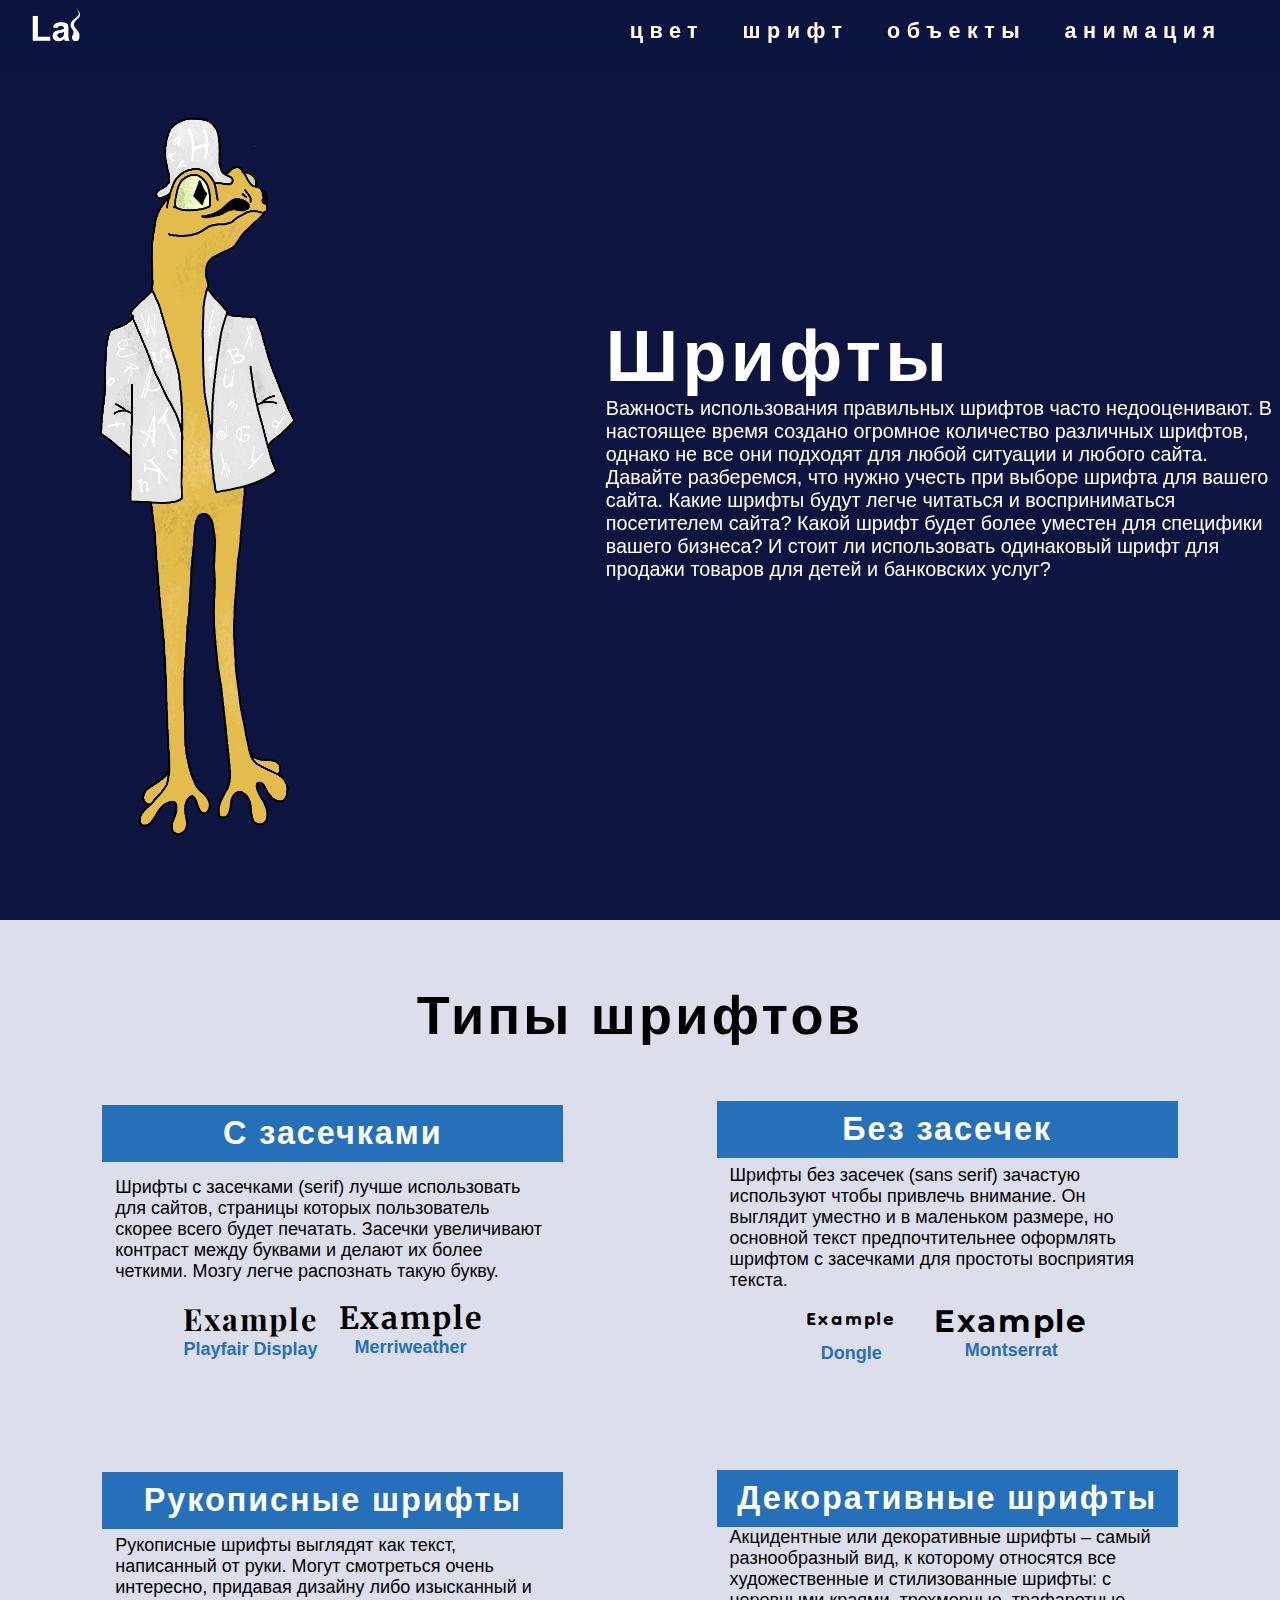
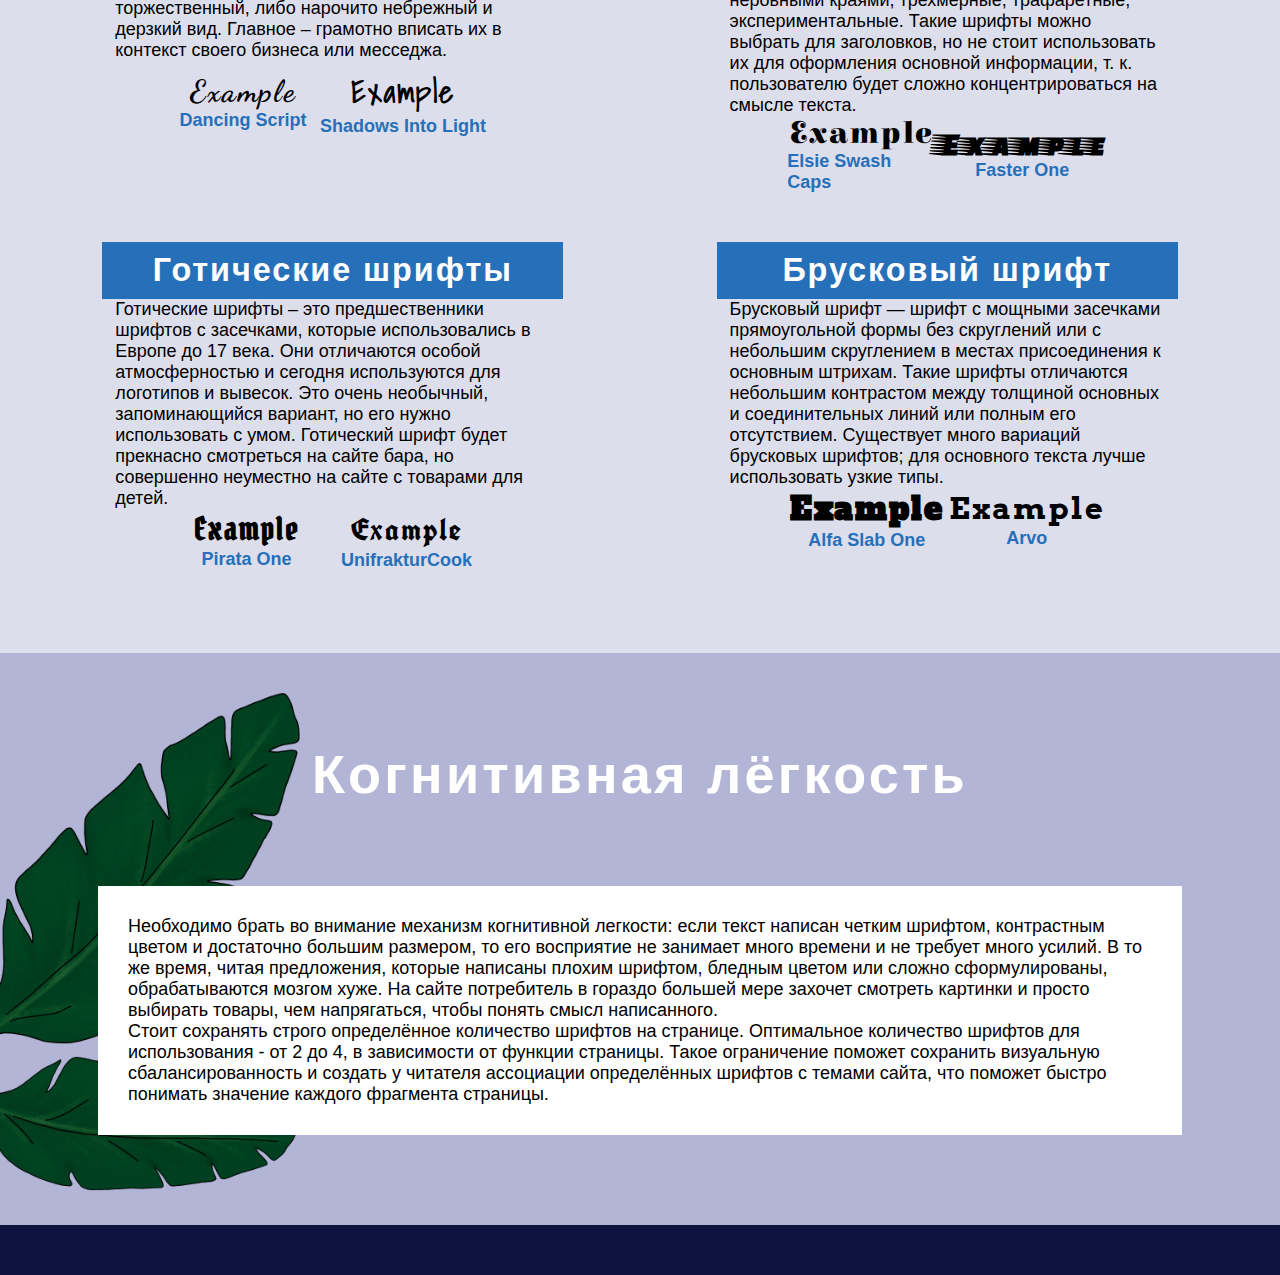
==== fonts/fonts.html @ 15788faa "gjhygj" ====
<!DOCTYPE html>
<html lang="en">
<head>
    <meta charset="UTF-8">
    <title>Title</title>
    <meta name="viewport" content="width=device-width, height=device-height, initial-scale=1.0, user-scalable=0, minimum-scale=1.0, maximum-scale=1.0">
<link rel="stylesheet" href="../style-all.css">
    <link rel="stylesheet" href="fonts.css">
    <link href="https://unpkg.com/aos@2.3.1/dist/aos.css" rel="stylesheet">
    <link rel="shortcut icon" href="../images/logo1.png" type="image/x-icon">

    <link rel="preconnect" href="https://fonts.googleapis.com">
    <link rel="preconnect" href="https://fonts.gstatic.com" crossorigin>
    <link href="https://fonts.googleapis.com/css2?family=Alfa+Slab+One&family=Arvo&family=Dancing+Script&family=Dongle:wght@300&family=Elsie+Swash+Caps&family=Faster+One&family=Merriweather:wght@300&family=Montserrat:wght@100&family=Pirata+One&family=Playfair+Display&family=Shadows+Into+Light&family=UnifrakturCook:wght@700&display=swap" rel="stylesheet">




</head>
<body>
    <div class="preloader">
        <div class="preloader__row">
          <div class="preloader__item"></div>
          <div class="preloader__item"></div>
        </div>
      </div>



    <div class="Roof">
<div class="transcriptGradient"></div> 
<div class="Roof-container">
       <a href="../index/.html">
            <div class="Logo"></div>
        </a>
        <div class="hamburger-menu">
            <input id="menu__toggle" type="checkbox" />
            <label class="menu__btn" for="menu__toggle">
                <span></span>
            </label>

            <ul class="menu__box">
                <li><a class="menu__item" href="../colors/color.html">Цвет</a></li>
                <li><a class="menu__item" href="fonts.html">Шрифт</a></li>
                <li><a class="menu__item" href="../objects/objects.html">Объекты</a></li>
                <li><a class="menu__item" href="../animation/animation.html">Анимация</a></li>
            </ul>
        </div>
        <ul class="menu">
            <li class="navigation-item">
                <a data-content="Цвет" href="../colors/color.html">Цвет</a>
            </li>
            <li class="navigation-item">
                <a data-content="Шрифт" href="fonts.html">Шрифт</a>
            </li>
            <li class="navigation-item">
                <a data-content="Объекты" href="../objects/objects.html">Объекты</a>
            </li>
            <li class="navigation-item">
                <a data-content="Анимация" href="../animation/animation.html">Анимация</a>
            </li>
        </ul>
    </div>
 </div>
<div class="First-Block">
    <div class="Introduction">
        <div class="pict"></div>
        <div class="Intro_Wr" data-aos="fade-up">
            <h1>Шрифты</h1>
            <div class="intro-wr">
                <p class="Intro">Важность использования правильных шрифтов часто недооценивают. В настоящее время создано огромное количество различных шрифтов, однако не все они подходят для любой ситуации и любого сайта. Давайте разберемся, что нужно учесть при выборе шрифта для вашего сайта. Какие шрифты будут легче читаться и восприниматься посетителем сайта? Какой шрифт будет более уместен для специфики вашего бизнеса? И стоит ли использовать одинаковый шрифт для продажи товаров для детей и банковских услуг?</p>
            </div>
            
        </div>
    </div>
</div>

<div class="types">
    <div class="types-label">
       <h2 align="center">Типы шрифтов</h2>
    </div>
    <div class="types-wr">
        <div class="type">
            <div class="header-type">
                <h3>С засечками</h3>
            </div>
            <div class="type-description">
                <p2>Шрифты с засечками (serif) лучше использовать для сайтов, страницы которых пользователь скорее всего будет печатать. Засечки увеличивают контраст между буквами и делают их более четкими. Мозгу легче распознать такую букву.</p2>
            </div>
            <div class="font-examples-wr">
                <div class="font-example ex1">
                    <h4 class="e1">Example</h4>
                    <h5>Playfair Display</h5>
                </div>
                <div class="font-example">
                    <h4 class="e2">Example</h4>
                    <h5>Merriweather</h5>
                </div>
            </div>
        </div>
        <div class="type">
            <div class="header-type">
                <h3>Без засечек</h3>
            </div>
            <div class="type-description">
                <p2>Шрифты без засечек (sans serif) зачастую используют чтобы привлечь внимание. Он выглядит уместно и в маленьком размере, но основной текст предпочтительнее оформлять шрифтом с засечками для простоты восприятия текста.
                </p2>
            </div>
            <div class="font-examples-wr">
                <div class="font-example ex1">
                    <h4 class="e3">Example</h4>
                    <h5>Dongle</h5>
                </div>
                <div class="font-example">
                    <h4 class="e4">Example</h4>
                    <h5>Montserrat</h5>
                </div>
            </div>
        </div>
        <div class="type">
            <div class="header-type">
                <h3>Рукописные шрифты</h3>
            </div>
            <div class="type-description">
                <p2>Рукописные шрифты выглядят как текст, написанный от руки. Могут смотреться очень интересно, придавая дизайну либо изысканный и торжественный, либо нарочито небрежный и дерзкий вид. Главное – грамотно вписать их в контекст своего бизнеса или месседжа. </p2>
            </div>
            <div class="font-examples-wr">
                <div class="font-example ex1">
                    <h4 class="e5">Example</h4>
                    <h5>Dancing Script</h5>
                </div>
                <div class="font-example">
                    <h4 class="e6">Example</h4>
                    <h5>Shadows Into Light</h5>
                </div>
            </div>
        </div>
        <div class="type">
            <div class="header-type">
                <h3>Декоративные шрифты</h3>
            </div>
            <div class="type-description">
                <p2>Акцидентные или декоративные шрифты – самый разнообразный вид, к которому относятся все художественные и стилизованные шрифты: с неровными краями, трехмерные, трафаретные, экспериментальные. Такие шрифты можно выбрать для заголовков, но не стоит использовать их для оформления основной информации, т. к. пользователю будет сложно концентрироваться на смысле текста.</p2>
            </div>
            <div class="font-examples-wr">
                <div class="font-example ex1">
                    <h4 class="e7">Example</h4>
                    <h5>Elsie Swash Caps</h5>
                </div>
                <div class="font-example">
                    <h4 class="e8">Example</h4>
                    <h5>Faster One</h5>
                </div>
            </div>
        </div>
        <div class="type">
            <div class="header-type">
                <h3>Готические шрифты</h3>
            </div>
            <div class="type-description">
                <p2>Готические шрифты – это предшественники шрифтов с засечками, которые использовались в Европе до 17 века. Они отличаются особой атмосферностью и сегодня используются для логотипов и вывесок. Это очень необычный, запоминающийся вариант, но его нужно использовать с умом. Готический шрифт будет прекнасно смотреться на сайте бара, но совершенно неуместно на сайте с товарами для детей.

                </p2>
            </div>
            <div class="font-examples-wr">
                <div class="font-example ex1">
                    <h4 class="e9">Example</h4>
                    <h5>Pirata One</h5>
                </div>
                <div class="font-example">
                    <h4 class="e10">Example</h4>
                    <h5>UnifrakturCook</h5>
                </div>
            </div>
        </div>
        <div class="type">
            <div class="header-type">
                <h3>Брусковый шрифт</h3>
            </div>
            <div class="type-description">
                <p2>Брусковый шрифт — шрифт c мощными засечками прямоугольной формы без скруглений или с небольшим скруглением в местах присоединения к основным штрихам. Такие шрифты отличаются небольшим контрастом между толщиной основных и соединительных линий или полным его отсутствием. Существует много вариаций брусковых шрифтов; для основного текста лучше использовать узкие типы.

                </p2>
            </div>
            <div class="font-examples-wr">
                <div class="font-example ex1">
                    <h4 class="e11">Example</h4>
                    <h5>Alfa Slab One</h5>
                </div>
                <div class="font-example">
                    <h4 class="e12">Example</h4>
                    <h5>Arvo</h5>
                </div>
            </div>
        </div>
    </div>

</div>
<div class="kogn-legk">
    <h2>Когнитивная лёгкость</h2>
    <div class="kl-wr">
        <p1>Необходимо брать во внимание механизм когнитивной легкости: если текст написан четким шрифтом, контрастным цветом и достаточно большим размером, то его восприятие не занимает много времени и не требует много усилий. В то же время, читая предложения, которые написаны плохим шрифтом, бледным цветом или сложно сформулированы, обрабатываются мозгом хуже. На сайте потребитель в гораздо большей мере захочет смотреть картинки и просто выбирать товары, чем напрягаться, чтобы понять смысл написанного. <br>
           Стоит сохранять строго определённое количество шрифтов на странице. Оптимальное количество шрифтов для использования - от 2 до 4, в зависимости от функции страницы. Такое ограничение поможет сохранить визуальную сбалансированность и создать у читателя ассоциации определённых шрифтов с темами сайта, что поможет быстро понимать значение каждого фрагмента страницы.
        </p1>
    </div>
    <div class="leaf"></div>
</div>
<div class="footer"></div>

<script src="https://unpkg.com/aos@2.3.1/dist/aos.js"></script>
<script>
  AOS.init();
</script>
<script>
    window.onload = function () {
      document.body.classList.add('loaded_hiding');
      window.setTimeout(function () {
        document.body.classList.add('loaded');
        document.body.classList.remove('loaded_hiding');
      }, 500);
    }
  </script>
</body>
</html>
---- style-all.css ----
* {
    margin: 0;
    padding: 0;
}

html {
    font-size: 18px;
    font-family: Arial, Verdana, sans-serif;
    text-decoration: none;
}


.preloader {
   
    position: fixed;

    left: 0;
    top: 0;
    right: 0;
    bottom: 0;
    
    background: #0c143f;
    
    z-index: 1001;
  }

  .preloader__row {
    position: relative;
    top: 50%;
    left: 50%;
    width: 70px;
    height: 70px;
    margin-top: -35px;
    margin-left: -35px;
    text-align: center;
    animation: preloader-rotate 2s infinite linear;
  }

  .preloader__item {
    position: absolute;
    display: inline-block;
    top: 0;
    background-color: #337ab7;
    border-radius: 100%;
    width: 35px;
    height: 35px;
    animation: preloader-bounce 2s infinite ease-in-out;
  }

  .preloader__item:last-child {
    top: auto;
    bottom: 0;
    animation-delay: -1s;
  }

  @keyframes preloader-rotate {
    100% {
      transform: rotate(360deg);
    }
  }

  @keyframes preloader-bounce {

    0%,
    100% {
      transform: scale(0);
    }

    50% {
      transform: scale(1);
    }
  }

  .loaded_hiding .preloader {
    transition: 0.3s opacity;
    opacity: 0;
  }

  .loaded .preloader {
    display: none;
  }









.Logo {
    width: 50px;
    height: 50px;
    background-repeat: no-repeat;
    background-size: contain;
}

.Roof {
    display: flex;
    justify-content: space-between;
    padding-left: 30px;
    position: fixed;
    z-index: 20;
}


.footer {
    height: 50px;
}


.transcriptGradient {
	width: 100vw;
	height: 70px;
	position:absolute;
	top:0;
	left: 0;
}


.Roof-container {
display: flex;
align-items: center;
justify-content: space-between;
width: 100vw;
padding-top: 8px;
z-index: 1;

}


.menu {
    display: flex;
    justify-content: space-between;
    padding-right: 50px;
}

a {
    text-decoration: none;
    font-size: 1.2rem;
    text-transform: lowercase;
    letter-spacing: 0.3em;
    font-weight: bold;
      
}


.navigation-item a {
    display: inline-block;
    position: relative;
    overflow: hidden;
  }

  .navigation-item a::before {
    position: absolute;
    content: attr(data-content); 
    top: 0;
    left: 0;
    overflow: hidden;
    transition: width 275ms ease;
    width: 0;
    white-space: nowrap;
  }

  .navigation-item a:hover::before {
    width: 100%;
  }




.navigation-item{
    list-style-type: none;
    margin-right: 3vw;
}

.hamburger-menu {
    display: none;
}

#menu__toggle {
    opacity: 0;
}

#menu__toggle:checked ~ .menu__btn > span {
    transform: rotate(45deg);
}
#menu__toggle:checked ~ .menu__btn > span::before {
    top: 0;
    transform: rotate(0);
}
#menu__toggle:checked ~ .menu__btn > span::after {
    top: 0;
    transform: rotate(90deg);
}
#menu__toggle:checked ~ .menu__box {
    visibility: visible;
    top: 0;
}

.menu__btn {
    display: flex;
    align-items: center;
    position: fixed;
    top: 20px;
    right: 20px;

    width: 26px;
    height: 26px;

    cursor: pointer;
    z-index: 1;
}

.menu__btn > span,
.menu__btn > span::before,
.menu__btn > span::after {
    display: block;
    position: absolute;

    width: 100%;
    height: 2px;

    transition-duration: .25s;
}
.menu__btn > span::before {
    content: '';
    top: -8px;
}
.menu__btn > span::after {
    content: '';
    top: 8px;
}

.menu__box {
    display: block;
    position: fixed;
    visibility: hidden;
    top: -100%;
    right: 0;
    width: 300px;
    height: 200px;
    margin: 0;
    padding: 80px 0;
    list-style: none;
    transition-duration: 0.8s;
}

.menu__item {
    display: block;
    padding: 12px 24px;

    font-family: 'Roboto', sans-serif;
    font-size: 20px;
    font-weight: 600;

    text-decoration: none;

    transition-duration: 0.25s;
}
.menu__item:hover {
    background-color: #879bff;
}




@media screen and (max-width: 1050px) {

  html {
    font-size: 18px;
}

.menu {
  display: none;
}

.hamburger-menu {
  display: block;
}



  
 }
---- fonts/fonts.css ----
html {
    color: black;
}

.First-Block {
    display: flex;
    flex-direction: column;
    width: 100%;
    height: 100vh;
    padding-top: 20px;
    background-color: #0c143f;
}
.Logo {
    background-image: url("../images/logo2.png");
    }


.e1 {
    font-family: 'Playfair Display', serif;
}

.e2{
    font-family: 'Merriweather', serif;
}

.e3 {
    font-family: 'Dongle', sans-serif;
}

.e4 {
    font-family: 'Montserrat', sans-serif;
}
.e5 {
    font-family: 'Dancing Script', cursive;
}

.e6 {
    font-family: 'Shadows Into Light', cursive;
}

.e7 {
    font-family: 'Elsie Swash Caps', cursive;
}
.e8 {
    font-family: 'Faster One', cursive;
}

.e9 {
    font-family: 'Pirata One', cursive;
}
.e10 {
    font-family: 'UnifrakturCook', cursive;
}

.e11 {
    font-family: 'Alfa Slab One', cursive;
}
.e12 {
    font-family: 'Arvo', serif;
}

.transcriptGradient {
	background: -webkit-linear-gradient(rgba(12, 20, 63, 0) 0%, rgba(12, 20, 63, 1) 100%);
	background: linear-gradient(to bottom, rgba(12, 20, 63, 1) 0%, rgba(12, 20, 63, 0) 100%);
}



.menu__btn > span,
.menu__btn > span::before,
.menu__btn  > span::after {
    background-color: white;
}



.menu__item {
    color: white
}

.menu__box {
    background-color: #0c143f;
    
    }





a {
    color: white;
   
}

.navigation-item a::before {
    color: #c5e0fb;
}


.Introduction {
    display: flex;
    align-items: center;
    justify-content: space-between;
}


.Intro_Wr {
    display: flex;
    flex-direction: column;
    justify-content: space-between;
    width: 56vw;
    padding-right: 115px;

}

h1 {
    font-weight: bold;
    font-size: 4rem;
    letter-spacing: 0.06em;
    color: white;
}

p {
    color: white;
}

.pict {
    margin-top: 5vh;
    width: 45vw;
    height: 90vh;
    margin-right: 5vw;
    align-self: center;
    background-image: url("../images/Font-pr.png");
    background-repeat: no-repeat;
    background-size: contain;
    background-position-x: 50px;
}


.kogn-legk {
    background-color: #b3b5d7;
    display: flex;
    flex-direction: column;
    align-items: center;
    justify-content: center;
padding-bottom: 10vh;
padding-top: 10vh;
}

.kl-wr {
    padding: 30px;
    margin-top: 9vh;
    z-index: 10;
    width: 80vw;
    background-color: white;
}




.footer {
    background-color: #0c143f;
}


h2 {
    font-weight: bold;
    font-size: 3rem;
    z-index: 10;
    color: white;
    letter-spacing: 0.06em;
}

.type {
    width: 28vw;
    display: flex;
    flex-direction: column;
    align-items: center;
    justify-content: space-around;
    height: 30vh;
    margin: 2vw;
}

.header-type {
    display: flex;
    align-items: center;
    background-color: #2670ba;
    width: 90%;
    justify-content: center
}

.font-examples-wr {
    display: flex;
    justify-content: space-around;
    align-items: center;
    width: 25vw;
}

.font-example {
    display: flex;
    flex-direction: column;
    align-items: center;
}

h3 {
    font-weight: bold;
    font-size: 1.8rem;
    margin: 10px;
    letter-spacing: 0.06em;
    color: white;
}

.types {
    padding-top: 5vw;
    background-color: #dddeec;
    display: flex;
    flex-direction: column;
    align-items: center;
    justify-content: space-around;
}

p {
    font-size: 1.1rem;
}

h4 {
    font-weight: bold;
    font-size: 1.7rem;
    letter-spacing: 0.06em;
}

h5 {
    color: #2670ba;
    font-size: 1rem;
}

.type-description {
    padding-left: 3vw;
    padding-right: 3vw;
}

.types-wr {
    display: flex;
    flex-wrap: wrap;
    align-items: center;
    justify-content: center;
    margin-bottom: 10vh;
}

.types-label h2 {
  color: black;
}

.leaf {
    transform: scale(-1, 1);
    position: absolute;
    width: 100vw;
    height: 56vh;
    align-self: center;
    background-image: url(../images/leaves1.png);
    background-repeat: no-repeat;
    background-position-x: right;
    background-size: contain;
}

@media screen and (max-width: 1300px) {
   .type {
       margin: 4vw;
       width: 40vw;
   }
   .Intro_Wr {
    padding-right: 0;
}
}

@media screen and (max-width: 1000px) {
    .Introduction {
        flex-direction: column;
    }
    .Intro_Wr {
        padding-bottom: 12vh;
        width: 80vw;
    }
    .pict {
        height: 55vh;
    }
    .type {
        width: 85vw;
    }
    .ex1 {
        margin-right: 10vw;
    }
}

@media screen and (max-width: 550px) {
    h2 {
        font-size: 2rem;
    }

    h3 {
        font-size: 2rem;
    }
    h1 {font-size: 3rem;}

   
    .kl-wr {
        padding-left: 7vw;
        padding-right: 4vw;
        margin-top: 5vh;
    }

    .pict {
        height: 53vh;
        margin-top: 1vh;
    
    }
} 

@media screen and (max-width: 550px) {
    p {
      font-size: 1rem;
    }
  
    h1 {
      font-size: 3rem;
    }
  
  
   }

   
   @media screen and (max-width: 500px) { 
    p {
      font-size: 0.8rem;
  }


  
   }

@media screen and (max-width: 500px) {
h1 {font-size: 3rem;}
.pict {
    margin-right: 20vw;
  }
  p1 {
    font-size: 0.8rem;
}  
p2 {
    font-size: 0.8rem;
}  
h4 {
    
    font-size: 1.3rem;
    
}

h2 {
    font-size: 1.8rem;
    text-align: center;
}

h3 {
    font-size: 1.8rem;
}
}



@media screen and (max-width: 400px) {
p {
    font-size: 0.8rem;
}
}

@media screen and (max-width: 350px) {

    h1 {
        font-size: 2.6rem;
    }

    p {
        font-size: 0.7rem;
    }
    p2 {
        font-size: 0.7rem;
    }

}

@media screen and (max-width: 290px) {
    .pict {
        height: 45vh;
        width: 57vw;
    }
    p1 {
        font-size: 0.7rem;
    }

}
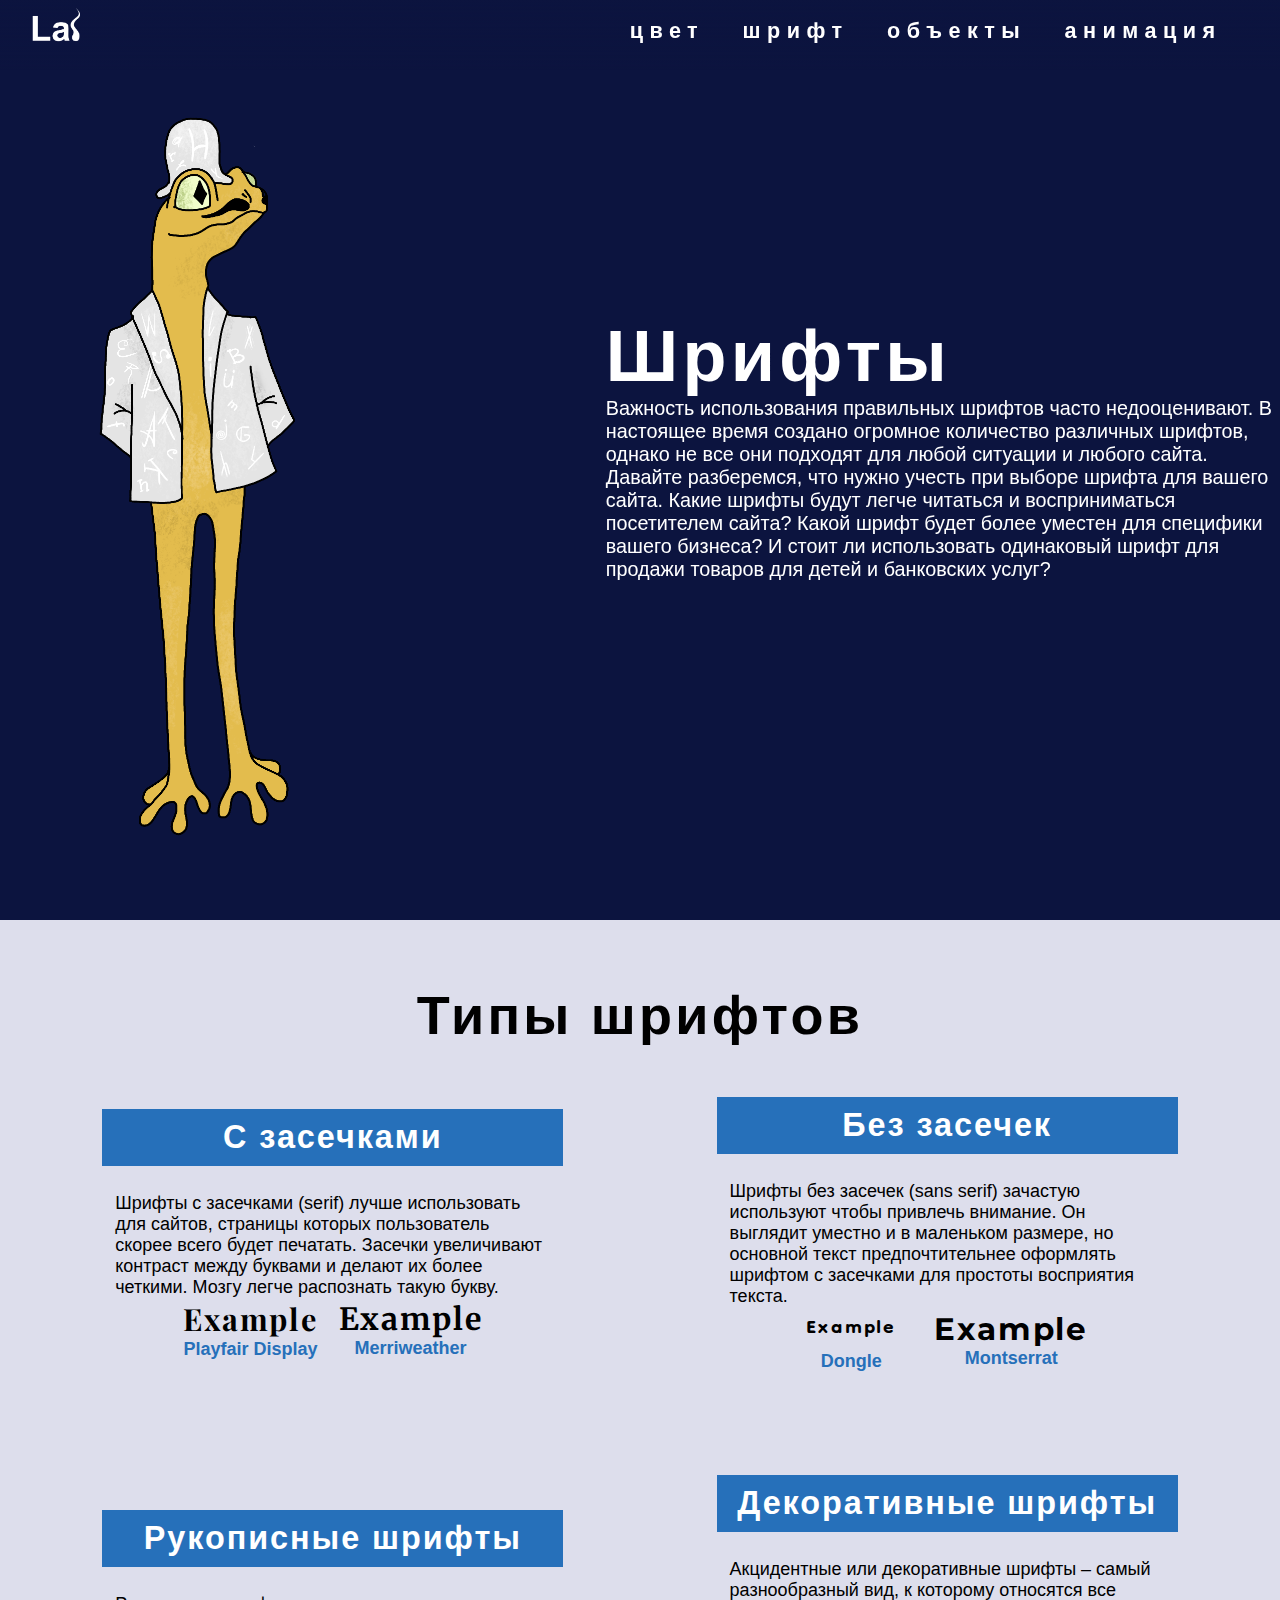
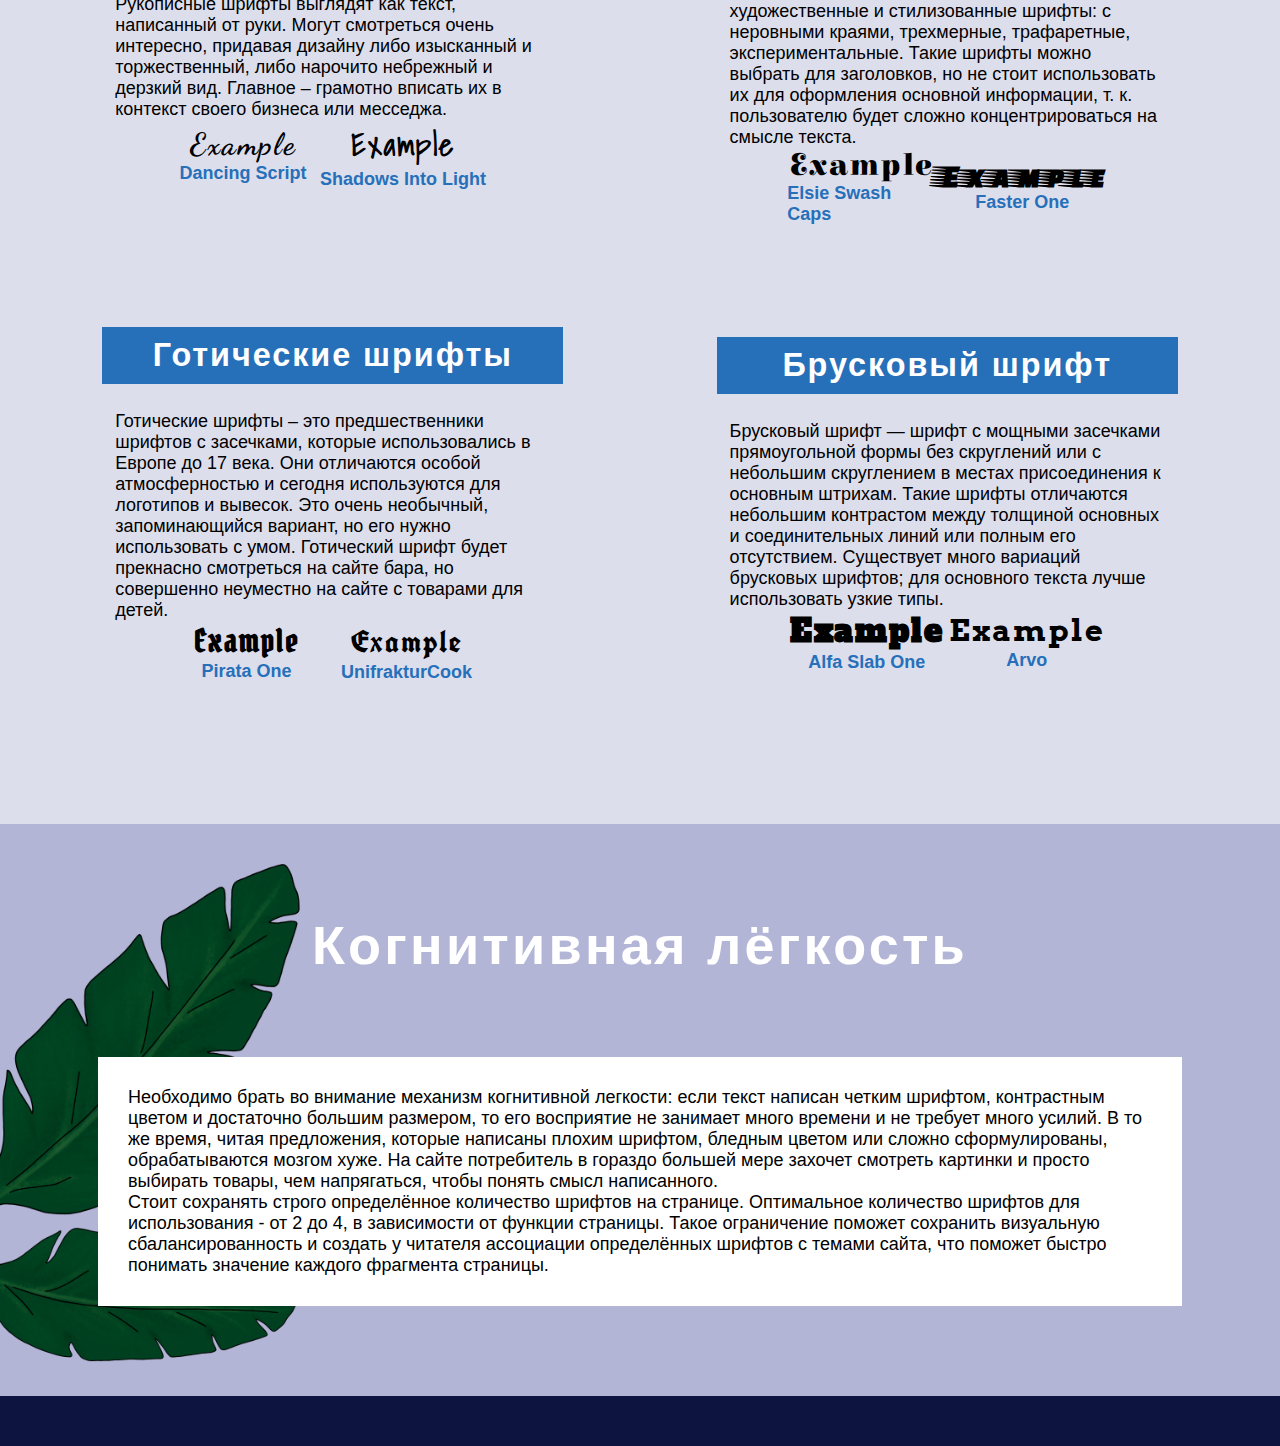
==== commit 569bf08c: "fhhfhf" ====
--- a/fonts/fonts.html
+++ b/fonts/fonts.html
@@ -30,7 +30,7 @@
     <div class="Roof">
 <div class="transcriptGradient"></div> 
 <div class="Roof-container">
-       <a href="../index/.html">
+       <a href="../index.html">
             <div class="Logo"></div>
         </a>
         <div class="hamburger-menu">
--- a/style-all.css
+++ b/style-all.css
@@ -7,6 +7,9 @@
     font-size: 18px;
     font-family: Arial, Verdana, sans-serif;
     text-decoration: none;
+
+    width: 100vw;
+
 }
 
 
@@ -268,7 +271,7 @@
 @media screen and (max-width: 1050px) {
 
   html {
-    font-size: 18px;
+    font-size: 20px;
 }
 
 .menu {
--- a/fonts/fonts.css
+++ b/fonts/fonts.css
@@ -179,7 +179,6 @@
     flex-direction: column;
     align-items: center;
     justify-content: space-around;
-    height: 30vh;
     margin: 2vw;
 }
 
@@ -239,6 +238,7 @@
 .type-description {
     padding-left: 3vw;
     padding-right: 3vw;
+    margin-top: 3vh;
 }
 
 .types-wr {
@@ -363,8 +363,13 @@
 }
 
 h3 {
-    font-size: 1.8rem;
-}
+    font-size: 1.4rem;
+}
+
+    h5 {
+        font-size: 0.7rem;
+    }
+
 }
 
 
